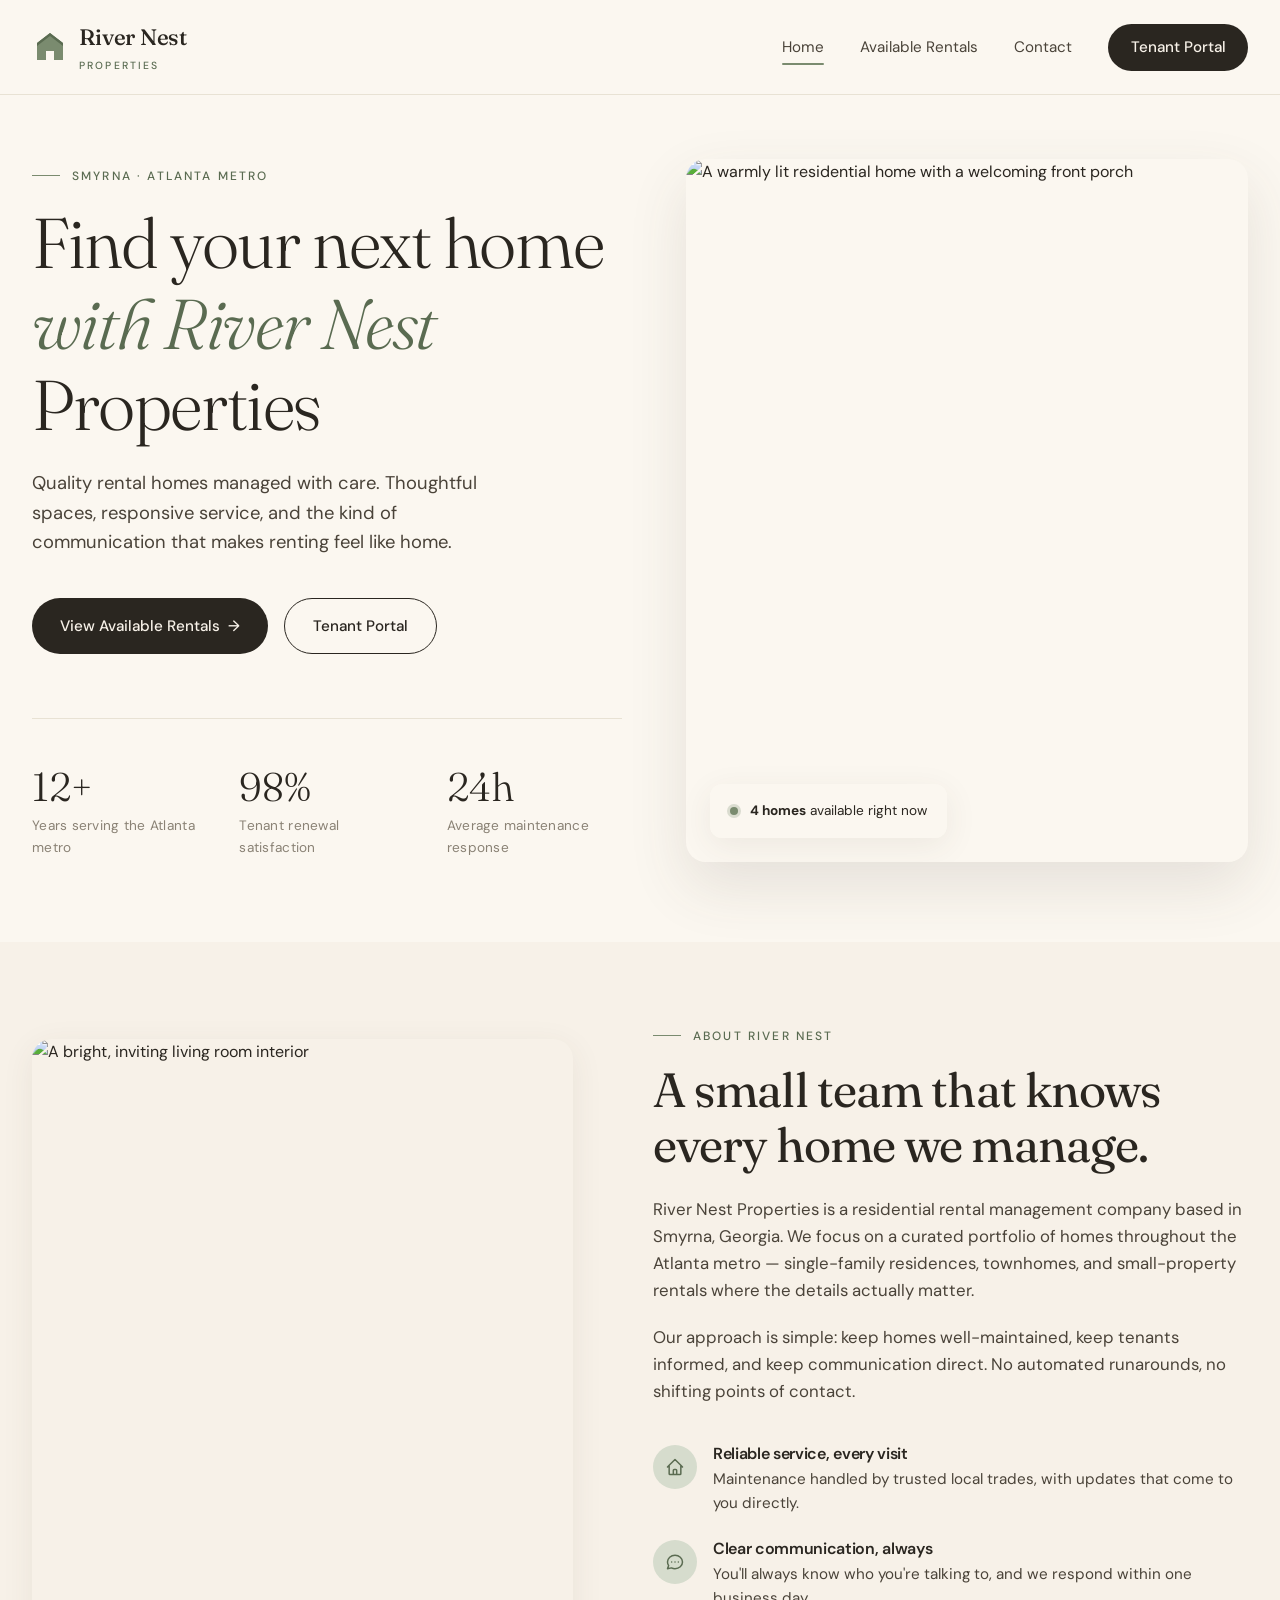
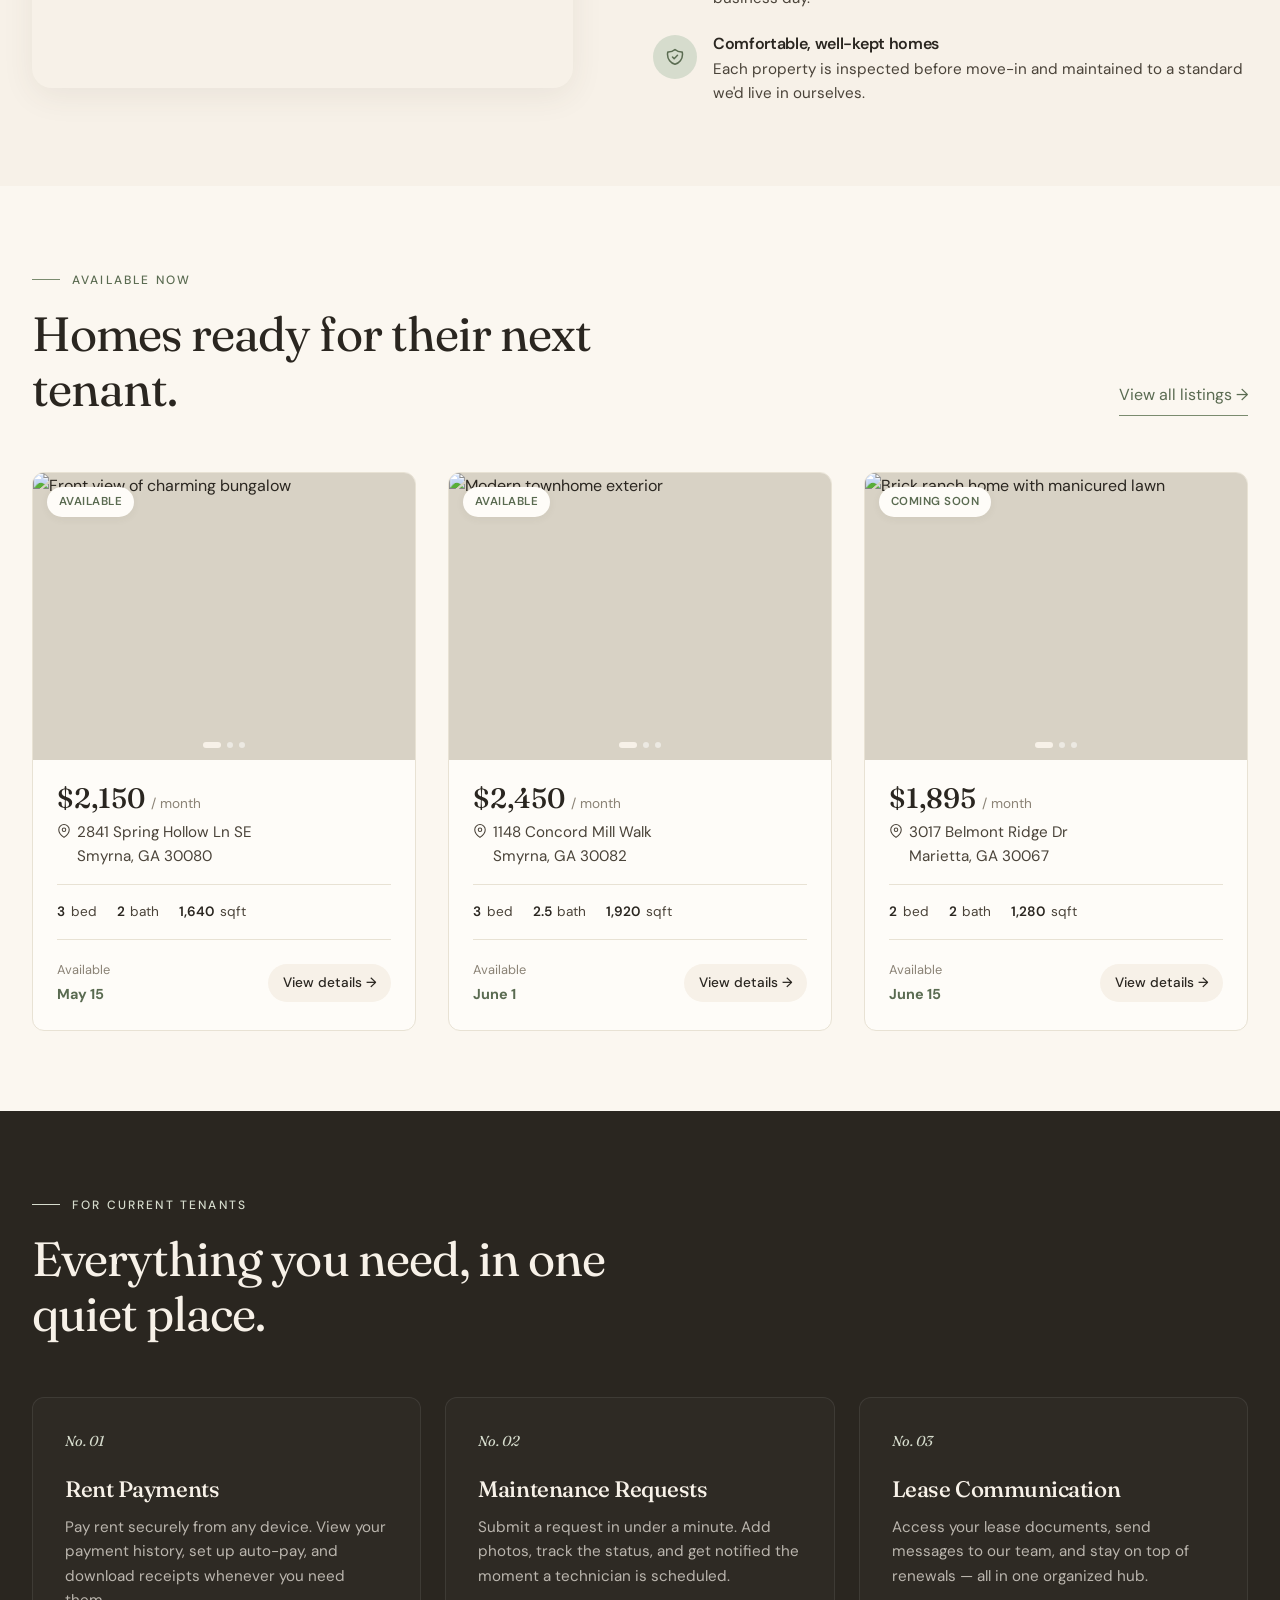
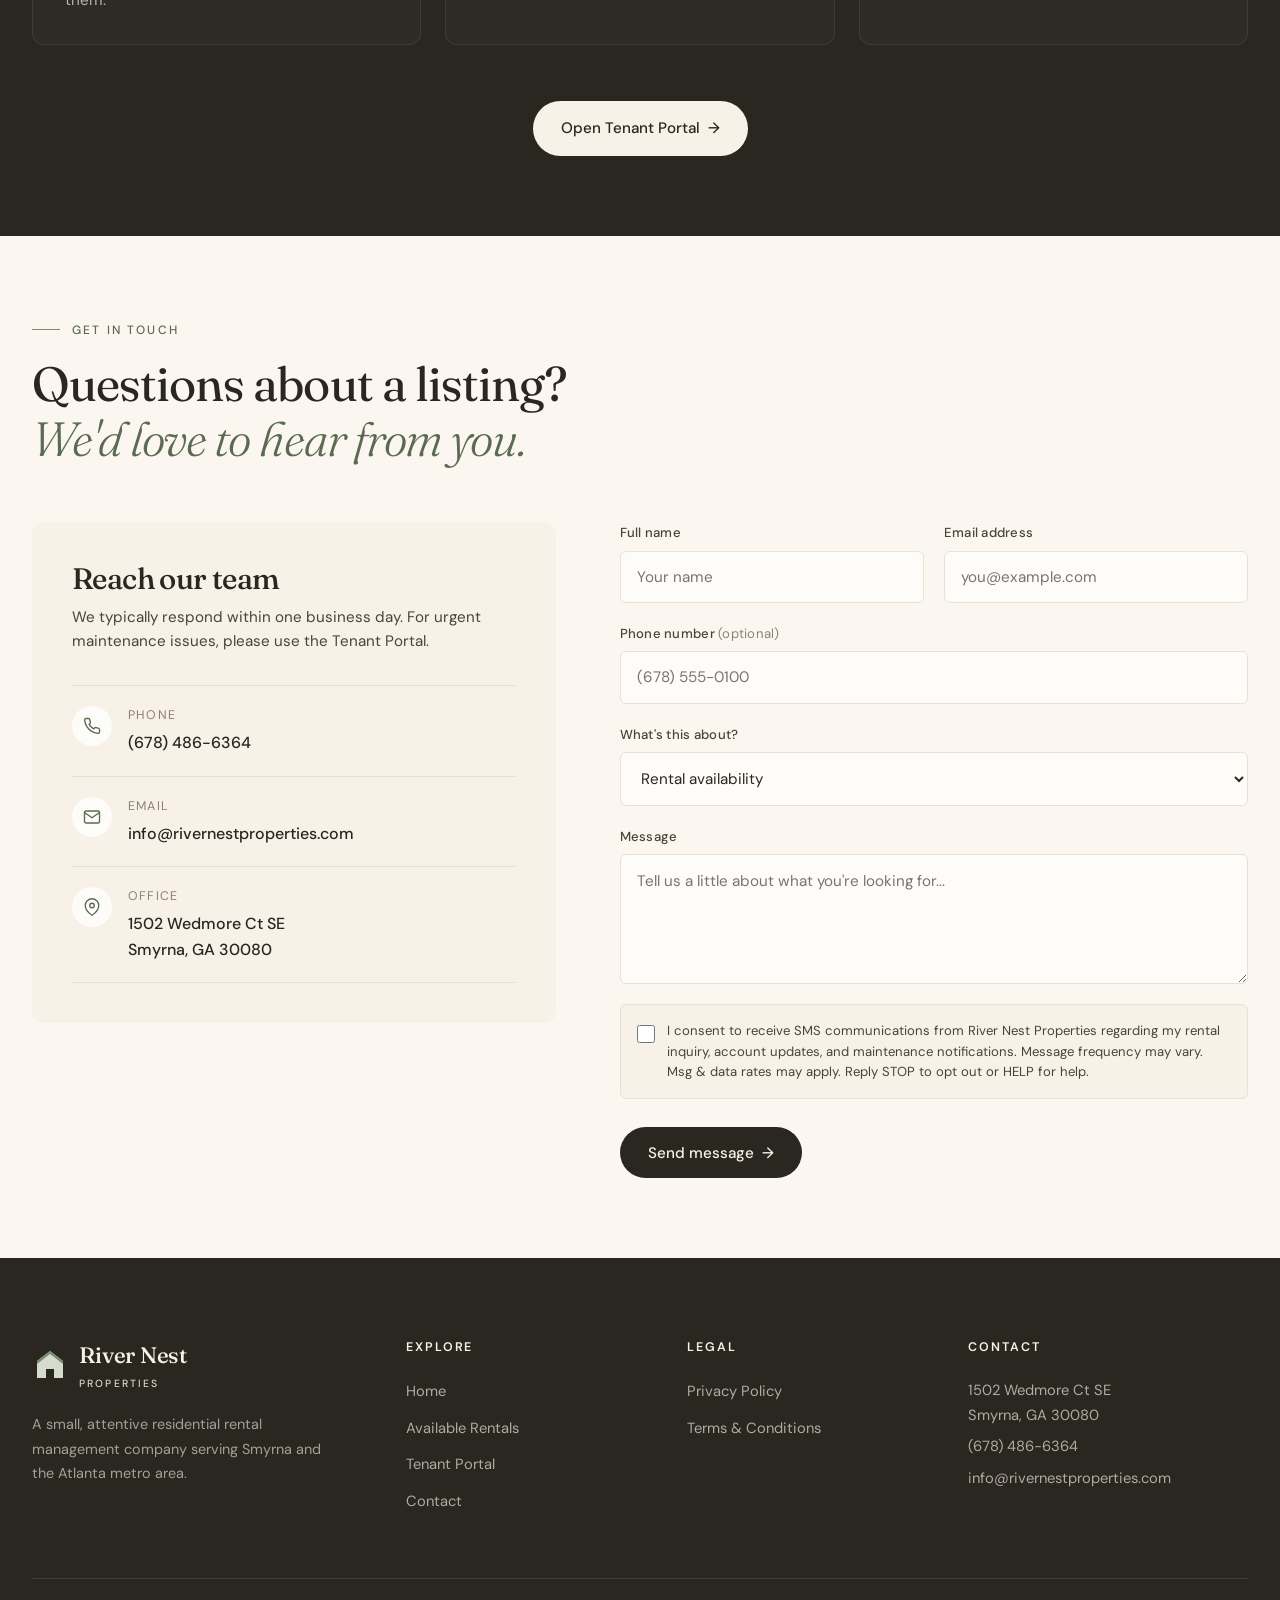
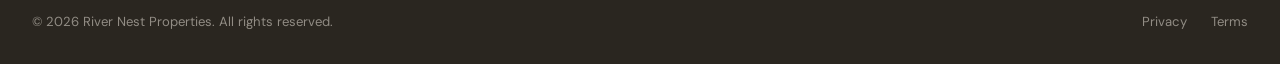
==== index.html @ 638a1fe6 "Add files via upload" ====
<!DOCTYPE html>
<html lang="en">
<head>
<meta charset="UTF-8" />
<meta name="viewport" content="width=device-width, initial-scale=1.0" />
<meta name="description" content="River Nest Properties manages quality residential rental homes in the Smyrna, Georgia area. Find your next home with reliable service and clear communication." />
<title>River Nest Properties — Quality Rental Homes in Smyrna, GA</title>
<link rel="preconnect" href="https://fonts.googleapis.com">
<link rel="preconnect" href="https://fonts.gstatic.com" crossorigin>
<link rel="stylesheet" href="styles.css">
<link rel="icon" href="data:image/svg+xml,%3Csvg xmlns='http://www.w3.org/2000/svg' viewBox='0 0 36 36'%3E%3Cpath fill='%237a8b6f' d='M18 4 L31 14 L31 31 L22 31 L22 22 L14 22 L14 31 L5 31 L5 14 Z'/%3E%3C/svg%3E">
</head>
<body>

<header class="site-header">
  <div class="header-inner">
    <a href="index.html" class="logo">
      <svg class="logo-mark" viewBox="0 0 36 36" fill="none" xmlns="http://www.w3.org/2000/svg">
        <path d="M18 4 L31 14 L31 31 L22 31 L22 22 L14 22 L14 31 L5 31 L5 14 Z" fill="#7a8b6f"/>
        <path d="M18 4 L31 14 L31 17 L18 7 L5 17 L5 14 Z" fill="#5a6b51"/>
      </svg>
      <span class="logo-text">River Nest<small>Properties</small></span>
    </a>
    <button class="menu-toggle" aria-label="Toggle menu">
      <span></span><span></span><span></span>
    </button>
    <nav class="nav">
      <a href="index.html" class="active">Home</a>
      <a href="rentals.html">Available Rentals</a>
      <a href="contact.html">Contact</a>
      <a href="portal.html" class="nav-portal">Tenant Portal</a>
    </nav>
  </div>
</header>

<main>

<!-- HERO -->
<section class="hero">
  <div class="container">
    <div class="hero-grid">
      <div class="hero-content">
        <span class="eyebrow">Smyrna · Atlanta Metro</span>
        <h1>Find your next home <em>with River Nest</em> Properties</h1>
        <p class="hero-sub">Quality rental homes managed with care. Thoughtful spaces, responsive service, and the kind of communication that makes renting feel like home.</p>
        <div class="hero-ctas">
          <a href="rentals.html" class="btn btn-primary">View Available Rentals <span class="arrow">→</span></a>
          <a href="portal.html" class="btn btn-secondary">Tenant Portal</a>
        </div>

        <div class="hero-stats">
          <div>
            <div class="stat-num">12+</div>
            <div class="stat-label">Years serving the Atlanta metro</div>
          </div>
          <div>
            <div class="stat-num">98%</div>
            <div class="stat-label">Tenant renewal satisfaction</div>
          </div>
          <div>
            <div class="stat-num">24h</div>
            <div class="stat-label">Average maintenance response</div>
          </div>
        </div>
      </div>

      <div class="hero-image">
        <img src="https://images.unsplash.com/photo-1568605114967-8130f3a36994?auto=format&fit=crop&w=900&q=80" alt="A warmly lit residential home with a welcoming front porch" loading="eager">
        <div class="hero-badge">
          <span class="hero-badge-dot"></span>
          <span><strong>4 homes</strong> available right now</span>
        </div>
      </div>
    </div>
  </div>
</section>

<!-- ABOUT -->
<section class="about">
  <div class="container">
    <div class="about-grid">
      <div class="about-image">
        <img src="https://images.unsplash.com/photo-1600585154340-be6161a56a0c?auto=format&fit=crop&w=700&q=80" alt="A bright, inviting living room interior" loading="lazy">
      </div>
      <div class="about-text">
        <span class="eyebrow">About River Nest</span>
        <h2>A small team that knows every home we manage.</h2>
        <p>River Nest Properties is a residential rental management company based in Smyrna, Georgia. We focus on a curated portfolio of homes throughout the Atlanta metro — single-family residences, townhomes, and small-property rentals where the details actually matter.</p>
        <p>Our approach is simple: keep homes well-maintained, keep tenants informed, and keep communication direct. No automated runarounds, no shifting points of contact.</p>

        <div class="values">
          <div class="value">
            <div class="value-icon">
              <svg width="20" height="20" viewBox="0 0 24 24" fill="none" stroke="currentColor" stroke-width="1.8" stroke-linecap="round" stroke-linejoin="round"><path d="M3 12l2-2m0 0l7-7 7 7M5 10v10a1 1 0 001 1h3m10-11l2 2m-2-2v10a1 1 0 01-1 1h-3m-6 0a1 1 0 001-1v-4a1 1 0 011-1h2a1 1 0 011 1v4a1 1 0 001 1m-6 0h6"/></svg>
            </div>
            <div class="value-text">
              <h4>Reliable service, every visit</h4>
              <p>Maintenance handled by trusted local trades, with updates that come to you directly.</p>
            </div>
          </div>
          <div class="value">
            <div class="value-icon">
              <svg width="20" height="20" viewBox="0 0 24 24" fill="none" stroke="currentColor" stroke-width="1.8" stroke-linecap="round" stroke-linejoin="round"><path d="M8 12h.01M12 12h.01M16 12h.01M21 12c0 4.418-4.03 8-9 8a9.863 9.863 0 01-4.255-.949L3 20l1.395-3.72C3.512 15.042 3 13.574 3 12c0-4.418 4.03-8 9-8s9 3.582 9 8z"/></svg>
            </div>
            <div class="value-text">
              <h4>Clear communication, always</h4>
              <p>You'll always know who you're talking to, and we respond within one business day.</p>
            </div>
          </div>
          <div class="value">
            <div class="value-icon">
              <svg width="20" height="20" viewBox="0 0 24 24" fill="none" stroke="currentColor" stroke-width="1.8" stroke-linecap="round" stroke-linejoin="round"><path d="M9 12l2 2 4-4m5.618-4.016A11.955 11.955 0 0112 2.944a11.955 11.955 0 01-8.618 3.04A12.02 12.02 0 003 9c0 5.591 3.824 10.29 9 11.622 5.176-1.332 9-6.03 9-11.622 0-1.042-.133-2.052-.382-3.016z"/></svg>
            </div>
            <div class="value-text">
              <h4>Comfortable, well-kept homes</h4>
              <p>Each property is inspected before move-in and maintained to a standard we'd live in ourselves.</p>
            </div>
          </div>
        </div>
      </div>
    </div>
  </div>
</section>

<!-- RENTAL LISTINGS PREVIEW -->
<section id="rentals">
  <div class="container">
    <div class="section-head">
      <div>
        <span class="eyebrow">Available Now</span>
        <h2>Homes ready for their next tenant.</h2>
      </div>
      <a href="rentals.html" class="btn-ghost">View all listings →</a>
    </div>

    <div class="listings-grid">

      <!-- Listing 1 -->
      <article class="listing-card">
        <div class="carousel">
          <span class="listing-status">Available</span>
          <div class="carousel-track">
            <div class="carousel-slide"><img src="https://images.unsplash.com/photo-1564013799919-ab600027ffc6?auto=format&fit=crop&w=700&q=80" alt="Front view of charming bungalow" loading="lazy"></div>
            <div class="carousel-slide"><img src="https://images.unsplash.com/photo-1505691938895-1758d7feb511?auto=format&fit=crop&w=700&q=80" alt="Bright kitchen interior" loading="lazy"></div>
            <div class="carousel-slide"><img src="https://images.unsplash.com/photo-1522708323590-d24dbb6b0267?auto=format&fit=crop&w=700&q=80" alt="Cozy living room" loading="lazy"></div>
          </div>
          <button class="carousel-arrow prev" aria-label="Previous photo">
            <svg width="14" height="14" viewBox="0 0 24 24" fill="none" stroke="currentColor" stroke-width="2.5"><path d="M15 18l-6-6 6-6"/></svg>
          </button>
          <button class="carousel-arrow next" aria-label="Next photo">
            <svg width="14" height="14" viewBox="0 0 24 24" fill="none" stroke="currentColor" stroke-width="2.5"><path d="M9 18l6-6-6-6"/></svg>
          </button>
          <div class="carousel-dots">
            <span class="carousel-dot active"></span>
            <span class="carousel-dot"></span>
            <span class="carousel-dot"></span>
          </div>
        </div>
        <div class="listing-body">
          <div class="listing-price">$2,150 <small>/ month</small></div>
          <div class="listing-address">
            <svg width="14" height="14" viewBox="0 0 24 24" fill="none" stroke="currentColor" stroke-width="1.8" style="margin-top:4px;flex-shrink:0"><path d="M21 10c0 7-9 13-9 13s-9-6-9-13a9 9 0 0118 0z"/><circle cx="12" cy="10" r="3"/></svg>
            <span>2841 Spring Hollow Ln SE<br>Smyrna, GA 30080</span>
          </div>
          <div class="listing-meta">
            <span><strong>3</strong> bed</span>
            <span><strong>2</strong> bath</span>
            <span><strong>1,640</strong> sqft</span>
          </div>
          <div class="listing-foot">
            <div class="listing-available">
              Available
              <strong>May 15</strong>
            </div>
            <a href="rentals.html" class="view-details">View details →</a>
          </div>
        </div>
      </article>

      <!-- Listing 2 -->
      <article class="listing-card">
        <div class="carousel">
          <span class="listing-status">Available</span>
          <div class="carousel-track">
            <div class="carousel-slide"><img src="https://images.unsplash.com/photo-1600585154526-990dced4db0d?auto=format&fit=crop&w=700&q=80" alt="Modern townhome exterior" loading="lazy"></div>
            <div class="carousel-slide"><img src="https://images.unsplash.com/photo-1600121848594-d8644e57abab?auto=format&fit=crop&w=700&q=80" alt="Open concept dining area" loading="lazy"></div>
            <div class="carousel-slide"><img src="https://images.unsplash.com/photo-1600210492486-724fe5c67fb0?auto=format&fit=crop&w=700&q=80" alt="Master bedroom" loading="lazy"></div>
          </div>
          <button class="carousel-arrow prev" aria-label="Previous photo">
            <svg width="14" height="14" viewBox="0 0 24 24" fill="none" stroke="currentColor" stroke-width="2.5"><path d="M15 18l-6-6 6-6"/></svg>
          </button>
          <button class="carousel-arrow next" aria-label="Next photo">
            <svg width="14" height="14" viewBox="0 0 24 24" fill="none" stroke="currentColor" stroke-width="2.5"><path d="M9 18l6-6-6-6"/></svg>
          </button>
          <div class="carousel-dots">
            <span class="carousel-dot active"></span>
            <span class="carousel-dot"></span>
            <span class="carousel-dot"></span>
          </div>
        </div>
        <div class="listing-body">
          <div class="listing-price">$2,450 <small>/ month</small></div>
          <div class="listing-address">
            <svg width="14" height="14" viewBox="0 0 24 24" fill="none" stroke="currentColor" stroke-width="1.8" style="margin-top:4px;flex-shrink:0"><path d="M21 10c0 7-9 13-9 13s-9-6-9-13a9 9 0 0118 0z"/><circle cx="12" cy="10" r="3"/></svg>
            <span>1148 Concord Mill Walk<br>Smyrna, GA 30082</span>
          </div>
          <div class="listing-meta">
            <span><strong>3</strong> bed</span>
            <span><strong>2.5</strong> bath</span>
            <span><strong>1,920</strong> sqft</span>
          </div>
          <div class="listing-foot">
            <div class="listing-available">
              Available
              <strong>June 1</strong>
            </div>
            <a href="rentals.html" class="view-details">View details →</a>
          </div>
        </div>
      </article>

      <!-- Listing 3 -->
      <article class="listing-card">
        <div class="carousel">
          <span class="listing-status">Coming Soon</span>
          <div class="carousel-track">
            <div class="carousel-slide"><img src="https://images.unsplash.com/photo-1570129477492-45c003edd2be?auto=format&fit=crop&w=700&q=80" alt="Brick ranch home with manicured lawn" loading="lazy"></div>
            <div class="carousel-slide"><img src="https://images.unsplash.com/photo-1600596542815-ffad4c1539a9?auto=format&fit=crop&w=700&q=80" alt="Renovated bathroom" loading="lazy"></div>
            <div class="carousel-slide"><img src="https://images.unsplash.com/photo-1600607687939-ce8a6c25118c?auto=format&fit=crop&w=700&q=80" alt="Backyard patio" loading="lazy"></div>
          </div>
          <button class="carousel-arrow prev" aria-label="Previous photo">
            <svg width="14" height="14" viewBox="0 0 24 24" fill="none" stroke="currentColor" stroke-width="2.5"><path d="M15 18l-6-6 6-6"/></svg>
          </button>
          <button class="carousel-arrow next" aria-label="Next photo">
            <svg width="14" height="14" viewBox="0 0 24 24" fill="none" stroke="currentColor" stroke-width="2.5"><path d="M9 18l6-6-6-6"/></svg>
          </button>
          <div class="carousel-dots">
            <span class="carousel-dot active"></span>
            <span class="carousel-dot"></span>
            <span class="carousel-dot"></span>
          </div>
        </div>
        <div class="listing-body">
          <div class="listing-price">$1,895 <small>/ month</small></div>
          <div class="listing-address">
            <svg width="14" height="14" viewBox="0 0 24 24" fill="none" stroke="currentColor" stroke-width="1.8" style="margin-top:4px;flex-shrink:0"><path d="M21 10c0 7-9 13-9 13s-9-6-9-13a9 9 0 0118 0z"/><circle cx="12" cy="10" r="3"/></svg>
            <span>3017 Belmont Ridge Dr<br>Marietta, GA 30067</span>
          </div>
          <div class="listing-meta">
            <span><strong>2</strong> bed</span>
            <span><strong>2</strong> bath</span>
            <span><strong>1,280</strong> sqft</span>
          </div>
          <div class="listing-foot">
            <div class="listing-available">
              Available
              <strong>June 15</strong>
            </div>
            <a href="rentals.html" class="view-details">View details →</a>
          </div>
        </div>
      </article>

    </div>
  </div>
</section>

<!-- TENANT SERVICES -->
<section class="services">
  <div class="container">
    <div class="section-head">
      <div>
        <span class="eyebrow">For Current Tenants</span>
        <h2>Everything you need, in one quiet place.</h2>
      </div>
    </div>

    <div class="services-grid">
      <div class="service-card">
        <div class="service-num">No. 01</div>
        <h3>Rent Payments</h3>
        <p>Pay rent securely from any device. View your payment history, set up auto-pay, and download receipts whenever you need them.</p>
      </div>
      <div class="service-card">
        <div class="service-num">No. 02</div>
        <h3>Maintenance Requests</h3>
        <p>Submit a request in under a minute. Add photos, track the status, and get notified the moment a technician is scheduled.</p>
      </div>
      <div class="service-card">
        <div class="service-num">No. 03</div>
        <h3>Lease Communication</h3>
        <p>Access your lease documents, send messages to our team, and stay on top of renewals — all in one organized hub.</p>
      </div>
    </div>

    <div class="services-cta">
      <a href="portal.html" class="btn btn-primary">Open Tenant Portal <span class="arrow">→</span></a>
    </div>
  </div>
</section>

<!-- CONTACT -->
<section id="contact">
  <div class="container">
    <div class="section-head">
      <div>
        <span class="eyebrow">Get in touch</span>
        <h2>Questions about a listing? <em style="font-style:italic;color:var(--sage-deep);font-weight:300">We'd love to hear from you.</em></h2>
      </div>
    </div>

    <div class="contact-grid">
      <div class="contact-info-card">
        <h3>Reach our team</h3>
        <p>We typically respond within one business day. For urgent maintenance issues, please use the Tenant Portal.</p>

        <div class="contact-method">
          <div class="contact-icon">
            <svg width="18" height="18" viewBox="0 0 24 24" fill="none" stroke="currentColor" stroke-width="1.8" stroke-linecap="round" stroke-linejoin="round"><path d="M22 16.92v3a2 2 0 01-2.18 2 19.79 19.79 0 01-8.63-3.07 19.5 19.5 0 01-6-6 19.79 19.79 0 01-3.07-8.67A2 2 0 014.11 2h3a2 2 0 012 1.72 12.84 12.84 0 00.7 2.81 2 2 0 01-.45 2.11L8.09 9.91a16 16 0 006 6l1.27-1.27a2 2 0 012.11-.45 12.84 12.84 0 002.81.7A2 2 0 0122 16.92z"/></svg>
          </div>
          <div>
            <div class="contact-method-label">Phone</div>
            <div class="contact-method-value"><a href="tel:+16784866364">(678) 486-6364</a></div>
          </div>
        </div>

        <div class="contact-method">
          <div class="contact-icon">
            <svg width="18" height="18" viewBox="0 0 24 24" fill="none" stroke="currentColor" stroke-width="1.8" stroke-linecap="round" stroke-linejoin="round"><path d="M4 4h16c1.1 0 2 .9 2 2v12c0 1.1-.9 2-2 2H4c-1.1 0-2-.9-2-2V6c0-1.1.9-2 2-2z"/><polyline points="22,6 12,13 2,6"/></svg>
          </div>
          <div>
            <div class="contact-method-label">Email</div>
            <div class="contact-method-value"><a href="mailto:info@rivernestproperties.com">info@rivernestproperties.com</a></div>
          </div>
        </div>

        <div class="contact-method">
          <div class="contact-icon">
            <svg width="18" height="18" viewBox="0 0 24 24" fill="none" stroke="currentColor" stroke-width="1.8" stroke-linecap="round" stroke-linejoin="round"><path d="M21 10c0 7-9 13-9 13s-9-6-9-13a9 9 0 0118 0z"/><circle cx="12" cy="10" r="3"/></svg>
          </div>
          <div>
            <div class="contact-method-label">Office</div>
            <div class="contact-method-value">1502 Wedmore Ct SE<br>Smyrna, GA 30080</div>
          </div>
        </div>
      </div>

      <form data-form>
        <div class="form-row">
          <div class="form-field">
            <label for="name">Full name</label>
            <input type="text" id="name" name="name" required placeholder="Your name">
          </div>
          <div class="form-field">
            <label for="email">Email address</label>
            <input type="email" id="email" name="email" required placeholder="you@example.com">
          </div>
        </div>
        <div class="form-field">
          <label for="phone">Phone number <span style="color:var(--stone);font-weight:400">(optional)</span></label>
          <input type="tel" id="phone" name="phone" placeholder="(678) 555-0100">
        </div>
        <div class="form-field">
          <label for="subject">What's this about?</label>
          <select id="subject" name="subject">
            <option>Rental availability</option>
            <option>Application question</option>
            <option>Current tenant — general</option>
            <option>Other</option>
          </select>
        </div>
        <div class="form-field">
          <label for="message">Message</label>
          <textarea id="message" name="message" required placeholder="Tell us a little about what you're looking for..."></textarea>
        </div>
        <div class="consent-row">
          <input type="checkbox" id="sms_consent" name="sms_consent">
          <label for="sms_consent">I consent to receive SMS communications from River Nest Properties regarding my rental inquiry, account updates, and maintenance notifications. Message frequency may vary. Msg &amp; data rates may apply. Reply STOP to opt out or HELP for help.</label>
        </div>
        <button type="submit" class="btn btn-primary form-submit">Send message <span class="arrow">→</span></button>
      </form>
    </div>
  </div>
</section>

</main>

<footer class="site-footer">
  <div class="container">
    <div class="footer-grid">
      <div class="footer-brand">
        <a href="index.html" class="logo">
          <svg class="logo-mark" viewBox="0 0 36 36" fill="none">
            <path d="M18 4 L31 14 L31 31 L22 31 L22 22 L14 22 L14 31 L5 31 L5 14 Z" fill="#d6dccd"/>
            <path d="M18 4 L31 14 L31 17 L18 7 L5 17 L5 14 Z" fill="#7a8b6f"/>
          </svg>
          <span class="logo-text">River Nest<small>Properties</small></span>
        </a>
        <p>A small, attentive residential rental management company serving Smyrna and the Atlanta metro area.</p>
      </div>

      <div class="footer-col">
        <h5>Explore</h5>
        <ul>
          <li><a href="index.html">Home</a></li>
          <li><a href="rentals.html">Available Rentals</a></li>
          <li><a href="portal.html">Tenant Portal</a></li>
          <li><a href="contact.html">Contact</a></li>
        </ul>
      </div>

      <div class="footer-col">
        <h5>Legal</h5>
        <ul>
          <li><a href="privacy.html">Privacy Policy</a></li>
          <li><a href="terms.html">Terms &amp; Conditions</a></li>
        </ul>
      </div>

      <div class="footer-col">
        <h5>Contact</h5>
        <address>
          1502 Wedmore Ct SE<br>
          Smyrna, GA 30080
          <a href="tel:+16784866364">(678) 486-6364</a>
          <a href="mailto:info@rivernestproperties.com">info@rivernestproperties.com</a>
        </address>
      </div>
    </div>

    <div class="footer-bottom">
      <div>© 2026 River Nest Properties. All rights reserved.</div>
      <div class="footer-bottom-links">
        <a href="privacy.html">Privacy</a>
        <a href="terms.html">Terms</a>
      </div>
    </div>
  </div>
</footer>

<script src="script.js"></script>
</body>
</html>
---- styles.css ----
/* ============================================
   RIVER NEST PROPERTIES — Stylesheet
   Warm residential editorial aesthetic
   ============================================ */

@import url('https://fonts.googleapis.com/css2?family=Fraunces:ital,opsz,wght@0,9..144,300;0,9..144,400;0,9..144,500;0,9..144,600;1,9..144,400&family=DM+Sans:wght@300;400;500;600&display=swap');

:root {
  /* Warm residential palette */
  --cream: #f7f1e8;
  --ivory: #fbf7f0;
  --paper: #fefcf8;
  --warm-white: #ffffff;
  --sage: #7a8b6f;
  --sage-deep: #5a6b51;
  --sage-soft: #d6dccd;
  --clay: #b87a5a;
  --clay-soft: #e8d3c3;
  --terracotta: #c66a4f;
  --ink: #2a2620;
  --ink-soft: #4a4339;
  --stone: #8a8275;
  --stone-light: #d8d2c5;
  --line: #e8e2d4;

  /* Typography */
  --font-display: 'Fraunces', 'Georgia', serif;
  --font-body: 'DM Sans', -apple-system, sans-serif;

  /* Layout */
  --max-width: 1280px;
  --content-width: 1100px;
  --radius-sm: 6px;
  --radius: 12px;
  --radius-lg: 20px;
  --shadow-sm: 0 2px 8px rgba(74, 67, 57, 0.06);
  --shadow: 0 8px 32px rgba(74, 67, 57, 0.08);
  --shadow-lg: 0 24px 60px rgba(74, 67, 57, 0.12);
}

* { box-sizing: border-box; margin: 0; padding: 0; }

html { scroll-behavior: smooth; }

body {
  font-family: var(--font-body);
  font-size: 16px;
  line-height: 1.6;
  color: var(--ink);
  background: var(--ivory);
  -webkit-font-smoothing: antialiased;
  -moz-osx-font-smoothing: grayscale;
}

img { max-width: 100%; display: block; }

a { color: inherit; text-decoration: none; }

button { font-family: inherit; cursor: pointer; border: none; background: none; }

/* ============================================
   TYPOGRAPHY
   ============================================ */
h1, h2, h3, h4 {
  font-family: var(--font-display);
  font-weight: 400;
  line-height: 1.15;
  letter-spacing: -0.02em;
  color: var(--ink);
}

h1 { font-size: clamp(2.5rem, 5.5vw, 4.5rem); font-weight: 300; }
h2 { font-size: clamp(2rem, 4vw, 3rem); font-weight: 400; }
h3 { font-size: clamp(1.4rem, 2.5vw, 1.85rem); font-weight: 500; }
h4 { font-size: 1.15rem; font-weight: 500; }

p { color: var(--ink-soft); }

.eyebrow {
  font-family: var(--font-body);
  font-size: 0.75rem;
  font-weight: 500;
  text-transform: uppercase;
  letter-spacing: 0.18em;
  color: var(--sage-deep);
  margin-bottom: 1rem;
  display: inline-block;
}

.eyebrow::before {
  content: "";
  display: inline-block;
  width: 28px;
  height: 1px;
  background: var(--sage);
  vertical-align: middle;
  margin-right: 12px;
  margin-bottom: 3px;
}

/* ============================================
   LAYOUT
   ============================================ */
.container {
  max-width: var(--max-width);
  margin: 0 auto;
  padding: 0 2rem;
}

.container-narrow {
  max-width: 800px;
  margin: 0 auto;
  padding: 0 2rem;
}

section { padding: 5rem 0; }

/* ============================================
   HEADER
   ============================================ */
.site-header {
  position: sticky;
  top: 0;
  z-index: 100;
  background: rgba(251, 247, 240, 0.85);
  backdrop-filter: blur(16px);
  -webkit-backdrop-filter: blur(16px);
  border-bottom: 1px solid var(--line);
}

.header-inner {
  display: flex;
  align-items: center;
  justify-content: space-between;
  padding: 1.25rem 2rem;
  max-width: var(--max-width);
  margin: 0 auto;
}

.logo {
  display: flex;
  align-items: center;
  gap: 0.7rem;
  font-family: var(--font-display);
  font-size: 1.4rem;
  font-weight: 500;
  letter-spacing: -0.01em;
  color: var(--ink);
}

.logo-mark {
  width: 36px;
  height: 36px;
  flex-shrink: 0;
}

.logo-text small {
  display: block;
  font-family: var(--font-body);
  font-size: 0.65rem;
  font-weight: 500;
  letter-spacing: 0.2em;
  text-transform: uppercase;
  color: var(--sage-deep);
  margin-top: 2px;
}

.nav {
  display: flex;
  align-items: center;
  gap: 2.25rem;
}

.nav a {
  font-size: 0.95rem;
  font-weight: 400;
  color: var(--ink-soft);
  position: relative;
  transition: color 0.2s ease;
}

.nav a:hover { color: var(--ink); }

.nav a.active::after {
  content: "";
  position: absolute;
  bottom: -6px;
  left: 0;
  right: 0;
  height: 2px;
  background: var(--sage);
  border-radius: 2px;
}

.nav-portal {
  background: var(--ink);
  color: var(--cream) !important;
  padding: 0.7rem 1.4rem;
  border-radius: 999px;
  font-weight: 500 !important;
  transition: all 0.25s ease;
}

.nav-portal:hover {
  background: var(--sage-deep);
  transform: translateY(-1px);
}

.menu-toggle {
  display: none;
  width: 44px;
  height: 44px;
  position: relative;
}

.menu-toggle span {
  position: absolute;
  left: 10px;
  right: 10px;
  height: 1.5px;
  background: var(--ink);
  transition: 0.3s ease;
}

.menu-toggle span:nth-child(1) { top: 16px; }
.menu-toggle span:nth-child(2) { top: 22px; }
.menu-toggle span:nth-child(3) { top: 28px; }

/* ============================================
   BUTTONS
   ============================================ */
.btn {
  display: inline-flex;
  align-items: center;
  gap: 0.5rem;
  padding: 0.95rem 1.75rem;
  font-size: 0.95rem;
  font-weight: 500;
  border-radius: 999px;
  transition: all 0.25s ease;
  cursor: pointer;
  font-family: var(--font-body);
}

.btn-primary {
  background: var(--ink);
  color: var(--cream);
}

.btn-primary:hover {
  background: var(--sage-deep);
  transform: translateY(-2px);
  box-shadow: var(--shadow);
}

.btn-secondary {
  background: transparent;
  color: var(--ink);
  border: 1px solid var(--ink);
}

.btn-secondary:hover {
  background: var(--ink);
  color: var(--cream);
  transform: translateY(-2px);
}

.btn-ghost {
  background: transparent;
  color: var(--sage-deep);
  padding: 0.5rem 0;
  border-bottom: 1px solid var(--sage);
  border-radius: 0;
}

.btn-ghost:hover { color: var(--ink); }

.btn .arrow {
  transition: transform 0.25s ease;
}

.btn:hover .arrow { transform: translateX(4px); }

/* ============================================
   HERO
   ============================================ */
.hero {
  padding: 4rem 0 5rem;
  position: relative;
  overflow: hidden;
}

.hero-grid {
  display: grid;
  grid-template-columns: 1.05fr 1fr;
  gap: 4rem;
  align-items: center;
}

.hero-content { position: relative; z-index: 2; }

.hero h1 {
  margin-bottom: 1.5rem;
}

.hero h1 em {
  font-style: italic;
  font-weight: 300;
  color: var(--sage-deep);
}

.hero-sub {
  font-size: 1.15rem;
  color: var(--ink-soft);
  max-width: 460px;
  margin-bottom: 2.5rem;
  line-height: 1.6;
}

.hero-ctas {
  display: flex;
  gap: 1rem;
  flex-wrap: wrap;
}

.hero-image {
  position: relative;
  border-radius: var(--radius-lg);
  overflow: hidden;
  aspect-ratio: 4/5;
  box-shadow: var(--shadow-lg);
}

.hero-image img {
  width: 100%;
  height: 100%;
  object-fit: cover;
}

.hero-badge {
  position: absolute;
  bottom: 1.5rem;
  left: 1.5rem;
  background: rgba(251, 247, 240, 0.95);
  backdrop-filter: blur(10px);
  padding: 1rem 1.25rem;
  border-radius: var(--radius);
  display: flex;
  align-items: center;
  gap: 0.75rem;
  font-size: 0.85rem;
  box-shadow: var(--shadow);
}

.hero-badge-dot {
  width: 8px;
  height: 8px;
  border-radius: 50%;
  background: var(--sage);
  box-shadow: 0 0 0 3px rgba(122, 139, 111, 0.25);
  animation: pulse 2s infinite;
}

@keyframes pulse {
  0%, 100% { box-shadow: 0 0 0 3px rgba(122, 139, 111, 0.25); }
  50% { box-shadow: 0 0 0 6px rgba(122, 139, 111, 0.1); }
}

.hero-stats {
  display: grid;
  grid-template-columns: repeat(3, 1fr);
  gap: 2rem;
  margin-top: 4rem;
  padding-top: 3rem;
  border-top: 1px solid var(--line);
}

.stat-num {
  font-family: var(--font-display);
  font-size: 2.5rem;
  font-weight: 300;
  color: var(--ink);
  line-height: 1;
}

.stat-label {
  font-size: 0.85rem;
  color: var(--stone);
  margin-top: 0.5rem;
  letter-spacing: 0.02em;
}

/* ============================================
   ABOUT / TRUST
   ============================================ */
.about {
  background: var(--cream);
  position: relative;
}

.about-grid {
  display: grid;
  grid-template-columns: 1fr 1.1fr;
  gap: 5rem;
  align-items: center;
}

.about-image {
  border-radius: var(--radius-lg);
  overflow: hidden;
  aspect-ratio: 5/6;
  box-shadow: var(--shadow);
}

.about-image img {
  width: 100%;
  height: 100%;
  object-fit: cover;
}

.about-text h2 { margin-bottom: 1.5rem; }
.about-text p { font-size: 1.05rem; margin-bottom: 1.25rem; }

.values {
  display: grid;
  gap: 1.5rem;
  margin-top: 2.5rem;
}

.value {
  display: flex;
  gap: 1rem;
  align-items: flex-start;
}

.value-icon {
  flex-shrink: 0;
  width: 44px;
  height: 44px;
  background: var(--sage-soft);
  border-radius: 50%;
  display: flex;
  align-items: center;
  justify-content: center;
  color: var(--sage-deep);
}

.value-text h4 { margin-bottom: 0.25rem; font-family: var(--font-body); font-weight: 600; font-size: 1rem; }
.value-text p { font-size: 0.95rem; margin: 0; }

/* ============================================
   SECTION HEADERS
   ============================================ */
.section-head {
  display: flex;
  justify-content: space-between;
  align-items: flex-end;
  margin-bottom: 3.5rem;
  flex-wrap: wrap;
  gap: 2rem;
}

.section-head h2 { max-width: 600px; }

/* ============================================
   LISTINGS GRID
   ============================================ */
.listings-grid {
  display: grid;
  grid-template-columns: repeat(auto-fill, minmax(340px, 1fr));
  gap: 2rem;
}

.listing-card {
  background: var(--paper);
  border-radius: var(--radius);
  overflow: hidden;
  border: 1px solid var(--line);
  transition: all 0.3s ease;
  display: flex;
  flex-direction: column;
}

.listing-card:hover {
  transform: translateY(-4px);
  box-shadow: var(--shadow);
  border-color: var(--sage-soft);
}

.carousel {
  position: relative;
  aspect-ratio: 4/3;
  overflow: hidden;
  background: var(--stone-light);
}

.carousel-track {
  display: flex;
  width: 100%;
  height: 100%;
  transition: transform 0.5s cubic-bezier(0.4, 0, 0.2, 1);
}

.carousel-slide {
  flex: 0 0 100%;
  width: 100%;
  height: 100%;
}

.carousel-slide img {
  width: 100%;
  height: 100%;
  object-fit: cover;
}

.carousel-arrow {
  position: absolute;
  top: 50%;
  transform: translateY(-50%);
  width: 38px;
  height: 38px;
  background: rgba(251, 247, 240, 0.92);
  border-radius: 50%;
  display: flex;
  align-items: center;
  justify-content: center;
  color: var(--ink);
  transition: all 0.2s ease;
  z-index: 2;
  opacity: 0;
}

.listing-card:hover .carousel-arrow { opacity: 1; }
.carousel-arrow:hover { background: var(--cream); transform: translateY(-50%) scale(1.05); }
.carousel-arrow.prev { left: 12px; }
.carousel-arrow.next { right: 12px; }

.carousel-dots {
  position: absolute;
  bottom: 12px;
  left: 50%;
  transform: translateX(-50%);
  display: flex;
  gap: 6px;
  z-index: 2;
}

.carousel-dot {
  width: 6px;
  height: 6px;
  border-radius: 50%;
  background: rgba(255, 255, 255, 0.5);
  transition: all 0.2s ease;
  cursor: pointer;
}

.carousel-dot.active {
  background: var(--cream);
  width: 18px;
  border-radius: 3px;
}

.listing-status {
  position: absolute;
  top: 14px;
  left: 14px;
  background: var(--paper);
  color: var(--sage-deep);
  padding: 0.35rem 0.75rem;
  border-radius: 999px;
  font-size: 0.72rem;
  font-weight: 600;
  letter-spacing: 0.04em;
  text-transform: uppercase;
  z-index: 2;
  box-shadow: var(--shadow-sm);
}

.listing-body {
  padding: 1.5rem;
  display: flex;
  flex-direction: column;
  flex: 1;
}

.listing-price {
  font-family: var(--font-display);
  font-size: 1.75rem;
  font-weight: 500;
  color: var(--ink);
  line-height: 1;
}

.listing-price small {
  font-family: var(--font-body);
  font-size: 0.85rem;
  font-weight: 400;
  color: var(--stone);
}

.listing-address {
  margin-top: 0.5rem;
  font-size: 0.95rem;
  color: var(--ink-soft);
  display: flex;
  align-items: flex-start;
  gap: 0.4rem;
}

.listing-meta {
  display: flex;
  gap: 1.25rem;
  margin: 1rem 0 1.25rem;
  padding: 1rem 0;
  border-top: 1px solid var(--line);
  border-bottom: 1px solid var(--line);
  font-size: 0.85rem;
  color: var(--ink-soft);
}

.listing-meta span {
  display: flex;
  align-items: center;
  gap: 0.35rem;
}

.listing-meta strong {
  font-weight: 600;
  color: var(--ink);
}

.listing-foot {
  display: flex;
  justify-content: space-between;
  align-items: center;
  margin-top: auto;
}

.listing-available {
  font-size: 0.8rem;
  color: var(--stone);
}

.listing-available strong {
  display: block;
  color: var(--sage-deep);
  font-size: 0.9rem;
  margin-top: 2px;
}

.view-details {
  font-size: 0.85rem;
  font-weight: 500;
  color: var(--ink);
  display: inline-flex;
  align-items: center;
  gap: 0.35rem;
  padding: 0.5rem 0.9rem;
  background: var(--cream);
  border-radius: 999px;
  transition: all 0.2s ease;
}

.view-details:hover {
  background: var(--ink);
  color: var(--cream);
}

/* ============================================
   TENANT SERVICES
   ============================================ */
.services {
  background: var(--ink);
  color: var(--cream);
}

.services h2 { color: var(--cream); }
.services .eyebrow { color: var(--sage-soft); }
.services .eyebrow::before { background: var(--sage-soft); }

.services-grid {
  display: grid;
  grid-template-columns: repeat(3, 1fr);
  gap: 1.5rem;
  margin-top: 3rem;
}

.service-card {
  padding: 2rem;
  border: 1px solid rgba(255, 255, 255, 0.08);
  border-radius: var(--radius);
  background: rgba(255, 255, 255, 0.02);
  transition: all 0.3s ease;
}

.service-card:hover {
  background: rgba(255, 255, 255, 0.05);
  border-color: rgba(214, 220, 205, 0.2);
  transform: translateY(-3px);
}

.service-num {
  font-family: var(--font-display);
  font-size: 0.9rem;
  font-weight: 400;
  font-style: italic;
  color: var(--sage-soft);
  margin-bottom: 1.5rem;
}

.service-card h3 {
  color: var(--cream);
  margin-bottom: 0.75rem;
  font-size: 1.4rem;
}

.service-card p {
  color: rgba(247, 241, 232, 0.7);
  font-size: 0.95rem;
}

.services-cta {
  display: flex;
  justify-content: center;
  margin-top: 3.5rem;
}

.services-cta .btn {
  background: var(--cream);
  color: var(--ink);
}

.services-cta .btn:hover {
  background: var(--sage-soft);
  color: var(--ink);
}

/* ============================================
   CONTACT
   ============================================ */
.contact-grid {
  display: grid;
  grid-template-columns: 1fr 1.2fr;
  gap: 4rem;
  align-items: start;
}

.contact-info-card {
  background: var(--cream);
  padding: 2.5rem;
  border-radius: var(--radius);
}

.contact-info-card h3 {
  margin-bottom: 0.5rem;
}

.contact-info-card > p {
  margin-bottom: 2rem;
  font-size: 0.95rem;
}

.contact-method {
  display: flex;
  gap: 1rem;
  padding: 1.25rem 0;
  border-top: 1px solid rgba(74, 67, 57, 0.1);
}

.contact-method:last-child { border-bottom: 1px solid rgba(74, 67, 57, 0.1); }

.contact-icon {
  width: 40px;
  height: 40px;
  flex-shrink: 0;
  background: var(--paper);
  border-radius: 50%;
  display: flex;
  align-items: center;
  justify-content: center;
  color: var(--sage-deep);
}

.contact-method-label {
  font-size: 0.78rem;
  text-transform: uppercase;
  letter-spacing: 0.1em;
  color: var(--stone);
  margin-bottom: 0.25rem;
}

.contact-method-value {
  font-size: 1rem;
  color: var(--ink);
  font-weight: 500;
}

.contact-method-value a:hover { color: var(--sage-deep); }

/* ============================================
   FORMS
   ============================================ */
form { display: grid; gap: 1.25rem; }

.form-row {
  display: grid;
  grid-template-columns: 1fr 1fr;
  gap: 1.25rem;
}

.form-field { display: flex; flex-direction: column; gap: 0.45rem; }

.form-field label {
  font-size: 0.82rem;
  font-weight: 500;
  color: var(--ink-soft);
  letter-spacing: 0.02em;
}

.form-field input,
.form-field textarea,
.form-field select {
  padding: 0.95rem 1rem;
  border: 1px solid var(--line);
  background: var(--paper);
  border-radius: var(--radius-sm);
  font-family: inherit;
  font-size: 0.95rem;
  color: var(--ink);
  transition: all 0.2s ease;
}

.form-field input:focus,
.form-field textarea:focus,
.form-field select:focus {
  outline: none;
  border-color: var(--sage);
  background: var(--warm-white);
  box-shadow: 0 0 0 3px rgba(122, 139, 111, 0.1);
}

.form-field textarea {
  resize: vertical;
  min-height: 130px;
  font-family: inherit;
}

.consent-row {
  display: flex;
  gap: 0.75rem;
  align-items: flex-start;
  padding: 1rem;
  background: var(--cream);
  border-radius: var(--radius-sm);
  border: 1px solid var(--line);
}

.consent-row input[type="checkbox"] {
  margin-top: 4px;
  width: 18px;
  height: 18px;
  accent-color: var(--sage-deep);
  flex-shrink: 0;
  cursor: pointer;
}

.consent-row label {
  font-size: 0.82rem;
  line-height: 1.55;
  color: var(--ink-soft);
  cursor: pointer;
}

.form-submit {
  justify-self: start;
  margin-top: 0.5rem;
}

/* ============================================
   FOOTER
   ============================================ */
.site-footer {
  background: var(--ink);
  color: rgba(247, 241, 232, 0.75);
  padding: 5rem 0 2rem;
}

.footer-grid {
  display: grid;
  grid-template-columns: 1.4fr 1fr 1fr 1.2fr;
  gap: 3rem;
  margin-bottom: 4rem;
}

.footer-brand .logo { color: var(--cream); margin-bottom: 1.25rem; }
.footer-brand .logo-text small { color: var(--sage-soft); }

.footer-brand p {
  font-size: 0.9rem;
  color: rgba(247, 241, 232, 0.6);
  max-width: 300px;
  line-height: 1.7;
}

.footer-col h5 {
  font-family: var(--font-body);
  font-size: 0.78rem;
  font-weight: 600;
  text-transform: uppercase;
  letter-spacing: 0.15em;
  color: var(--cream);
  margin-bottom: 1.25rem;
}

.footer-col ul { list-style: none; display: grid; gap: 0.7rem; }

.footer-col a {
  font-size: 0.92rem;
  color: rgba(247, 241, 232, 0.65);
  transition: color 0.2s ease;
}

.footer-col a:hover { color: var(--cream); }

.footer-col address {
  font-style: normal;
  font-size: 0.92rem;
  line-height: 1.7;
  color: rgba(247, 241, 232, 0.65);
}

.footer-col address a { display: block; margin-top: 0.4rem; }

.footer-bottom {
  border-top: 1px solid rgba(247, 241, 232, 0.1);
  padding-top: 2rem;
  display: flex;
  justify-content: space-between;
  flex-wrap: wrap;
  gap: 1rem;
  font-size: 0.82rem;
  color: rgba(247, 241, 232, 0.5);
}

.footer-bottom-links { display: flex; gap: 1.5rem; }

/* ============================================
   PAGE HEADERS (subpages)
   ============================================ */
.page-header {
  padding: 4rem 0 3rem;
  background: var(--cream);
  border-bottom: 1px solid var(--line);
}

.page-header h1 {
  font-size: clamp(2.25rem, 4.5vw, 3.5rem);
  margin-bottom: 1rem;
}

.page-header p {
  font-size: 1.1rem;
  max-width: 600px;
}

.breadcrumb {
  font-size: 0.85rem;
  color: var(--stone);
  margin-bottom: 1.5rem;
}

.breadcrumb a:hover { color: var(--sage-deep); }

/* ============================================
   FILTER BAR (Rentals page)
   ============================================ */
.filter-bar {
  display: flex;
  flex-wrap: wrap;
  gap: 1rem;
  padding: 1.5rem 0 2rem;
  align-items: center;
  border-bottom: 1px solid var(--line);
  margin-bottom: 3rem;
}

.filter-count {
  font-size: 0.95rem;
  color: var(--ink-soft);
  margin-right: auto;
}

.filter-count strong {
  color: var(--ink);
  font-weight: 600;
}

.filter-chip {
  padding: 0.55rem 1.1rem;
  border: 1px solid var(--line);
  border-radius: 999px;
  font-size: 0.85rem;
  color: var(--ink-soft);
  background: var(--paper);
  cursor: pointer;
  transition: all 0.2s ease;
}

.filter-chip:hover { border-color: var(--sage); color: var(--ink); }

.filter-chip.active {
  background: var(--ink);
  color: var(--cream);
  border-color: var(--ink);
}

/* ============================================
   PORTAL PAGE
   ============================================ */
.portal-hero {
  display: grid;
  grid-template-columns: 1fr 1fr;
  gap: 4rem;
  align-items: center;
  padding: 5rem 0;
}

.portal-card {
  background: var(--paper);
  padding: 3rem;
  border-radius: var(--radius-lg);
  border: 1px solid var(--line);
  box-shadow: var(--shadow);
}

.portal-card h3 { margin-bottom: 1rem; }
.portal-card p { margin-bottom: 2rem; }

.portal-features {
  display: grid;
  gap: 1rem;
  margin-bottom: 2rem;
}

.portal-feature {
  display: flex;
  align-items: center;
  gap: 0.85rem;
  padding: 0.9rem 1.1rem;
  background: var(--cream);
  border-radius: var(--radius-sm);
}

.portal-feature-check {
  color: var(--sage-deep);
  flex-shrink: 0;
}

.portal-feature-text {
  font-size: 0.95rem;
  color: var(--ink);
}

.portal-feature-text strong { display: block; font-weight: 600; }
.portal-feature-text small { font-size: 0.82rem; color: var(--stone); }

.portal-help {
  text-align: center;
  margin-top: 1.5rem;
  font-size: 0.88rem;
  color: var(--stone);
}

.portal-help a { color: var(--sage-deep); border-bottom: 1px solid var(--sage-soft); }

/* ============================================
   POLICY / LEGAL PAGES
   ============================================ */
.legal-content {
  max-width: 780px;
  margin: 0 auto;
  padding: 4rem 2rem 6rem;
}

.legal-content h2 {
  font-size: 1.5rem;
  margin: 3rem 0 1rem;
  padding-top: 2rem;
  border-top: 1px solid var(--line);
}

.legal-content h2:first-of-type { border-top: none; padding-top: 0; }

.legal-content h3 {
  font-size: 1.15rem;
  font-family: var(--font-body);
  font-weight: 600;
  margin: 1.5rem 0 0.75rem;
}

.legal-content p,
.legal-content li {
  font-size: 0.98rem;
  line-height: 1.75;
  color: var(--ink-soft);
  margin-bottom: 1rem;
}

.legal-content ul {
  padding-left: 1.5rem;
  margin-bottom: 1rem;
}

.legal-content li { margin-bottom: 0.5rem; }

.legal-content strong { color: var(--ink); }

.last-updated {
  display: inline-block;
  padding: 0.5rem 1rem;
  background: var(--cream);
  border-radius: 999px;
  font-size: 0.82rem;
  color: var(--ink-soft);
  margin-bottom: 2rem;
}

.sample-msg {
  background: var(--cream);
  border-left: 3px solid var(--sage);
  padding: 1rem 1.25rem;
  margin: 0.75rem 0;
  border-radius: 0 var(--radius-sm) var(--radius-sm) 0;
  font-family: var(--font-body);
  font-size: 0.92rem;
  color: var(--ink);
  font-style: italic;
}

/* ============================================
   RESPONSIVE
   ============================================ */
@media (max-width: 968px) {
  section { padding: 4rem 0; }

  .hero { padding: 2rem 0 3rem; }
  .hero-grid { grid-template-columns: 1fr; gap: 2.5rem; }
  .hero-image { aspect-ratio: 5/4; max-height: 480px; }
  .hero-stats { gap: 1rem; margin-top: 3rem; padding-top: 2rem; }
  .stat-num { font-size: 1.85rem; }

  .about-grid { grid-template-columns: 1fr; gap: 2.5rem; }
  .about-image { aspect-ratio: 4/3; }

  .services-grid { grid-template-columns: 1fr; gap: 1rem; }

  .contact-grid { grid-template-columns: 1fr; gap: 2rem; }

  .portal-hero { grid-template-columns: 1fr; gap: 2.5rem; padding: 3rem 0; }
  .portal-card { padding: 2rem; }

  .footer-grid {
    grid-template-columns: 1fr 1fr;
    gap: 2.5rem;
    margin-bottom: 3rem;
  }

  .footer-brand { grid-column: 1 / -1; }
}

@media (max-width: 640px) {
  .container, .container-narrow { padding: 0 1.25rem; }

  .header-inner { padding: 1rem 1.25rem; }

  .nav {
    display: none;
    position: fixed;
    top: 70px;
    left: 0;
    right: 0;
    bottom: 0;
    flex-direction: column;
    align-items: stretch;
    justify-content: flex-start;
    background: var(--ivory);
    padding: 2rem 1.5rem;
    gap: 1.5rem;
    border-top: 1px solid var(--line);
  }

  .nav.open { display: flex; }
  .nav a { font-size: 1.1rem; }
  .nav-portal { text-align: center; }

  .menu-toggle { display: block; }

  .hero-stats { grid-template-columns: 1fr 1fr; }
  .hero-stats > :last-child { grid-column: 1 / -1; }

  .form-row { grid-template-columns: 1fr; }

  .footer-grid { grid-template-columns: 1fr; gap: 2rem; }

  .footer-bottom { flex-direction: column; align-items: flex-start; }

  .listings-grid { grid-template-columns: 1fr; }

  .section-head { flex-direction: column; align-items: flex-start; }
}

/* ============================================
   UTILITY
   ============================================ */
.text-center { text-align: center; }
.mb-2 { margin-bottom: 2rem; }
.sr-only {
  position: absolute;
  width: 1px; height: 1px;
  padding: 0; margin: -1px;
  overflow: hidden; clip: rect(0,0,0,0);
  white-space: nowrap; border: 0;
}
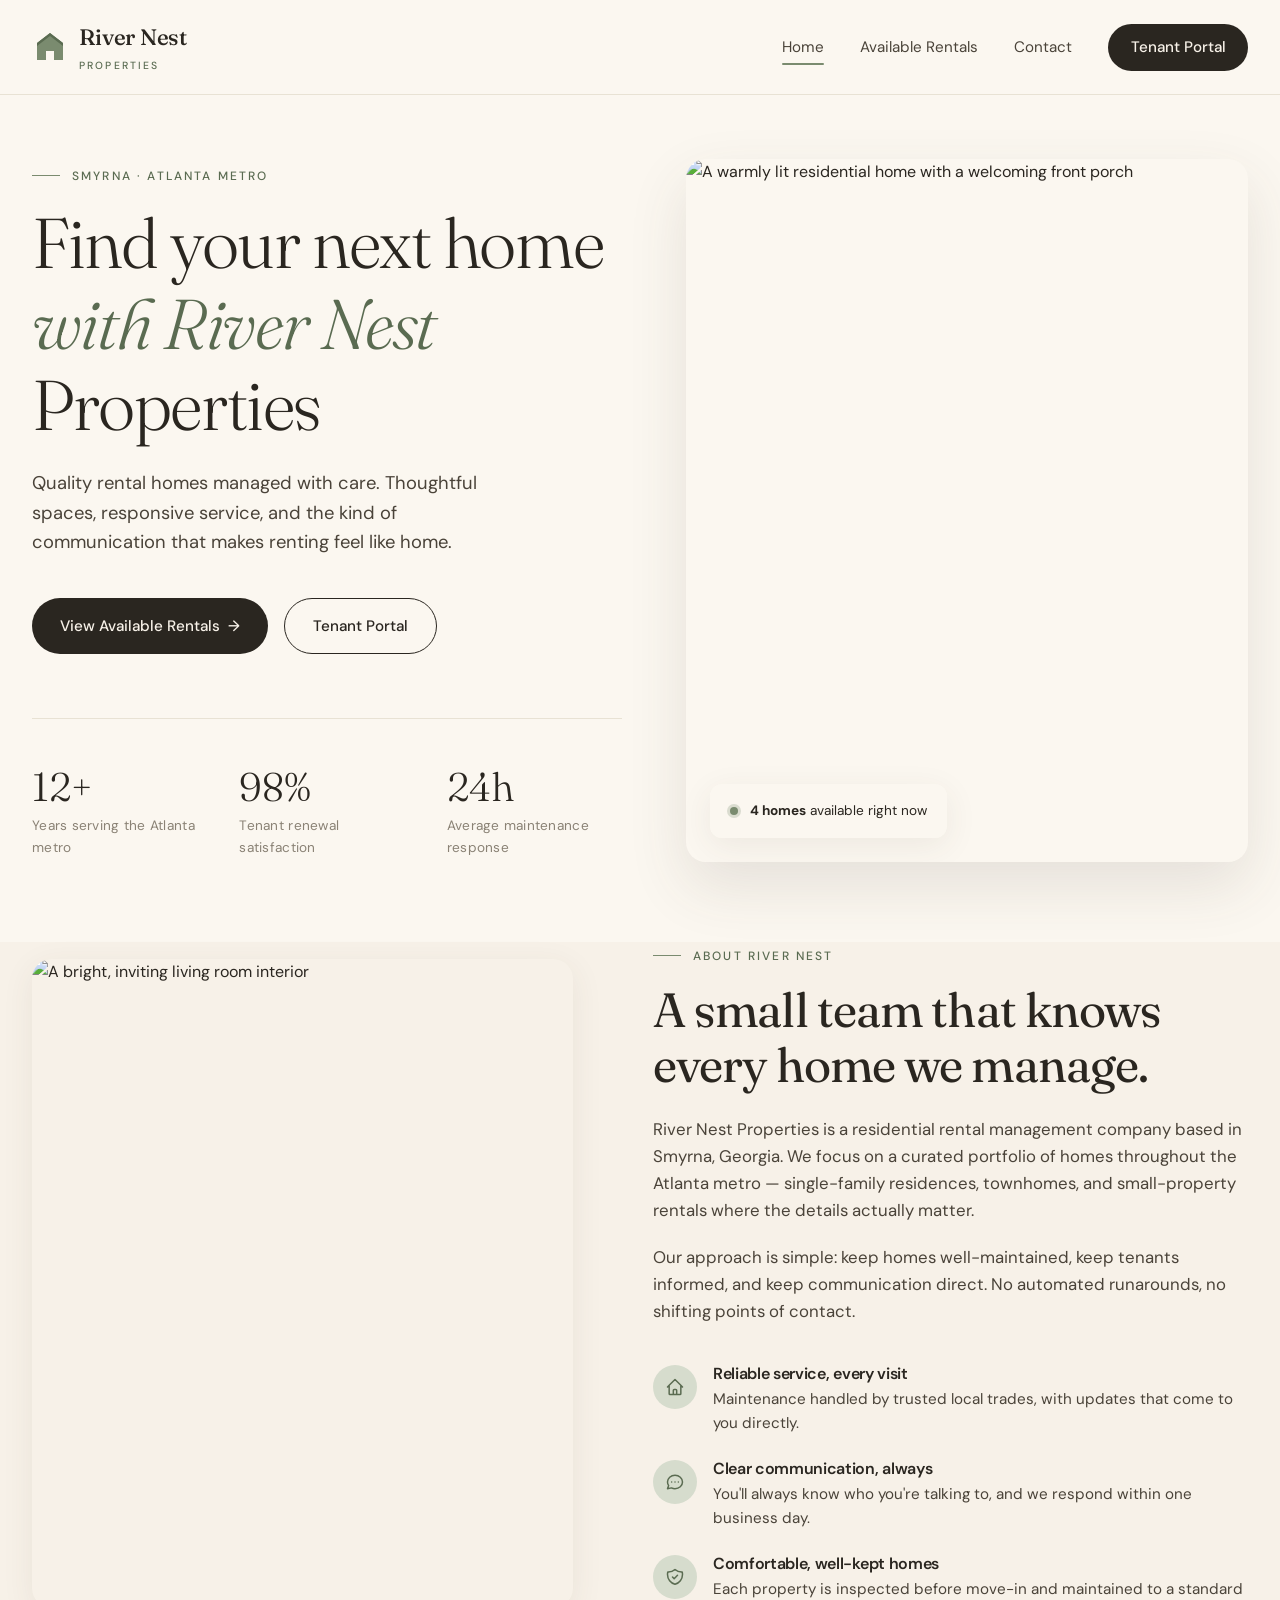
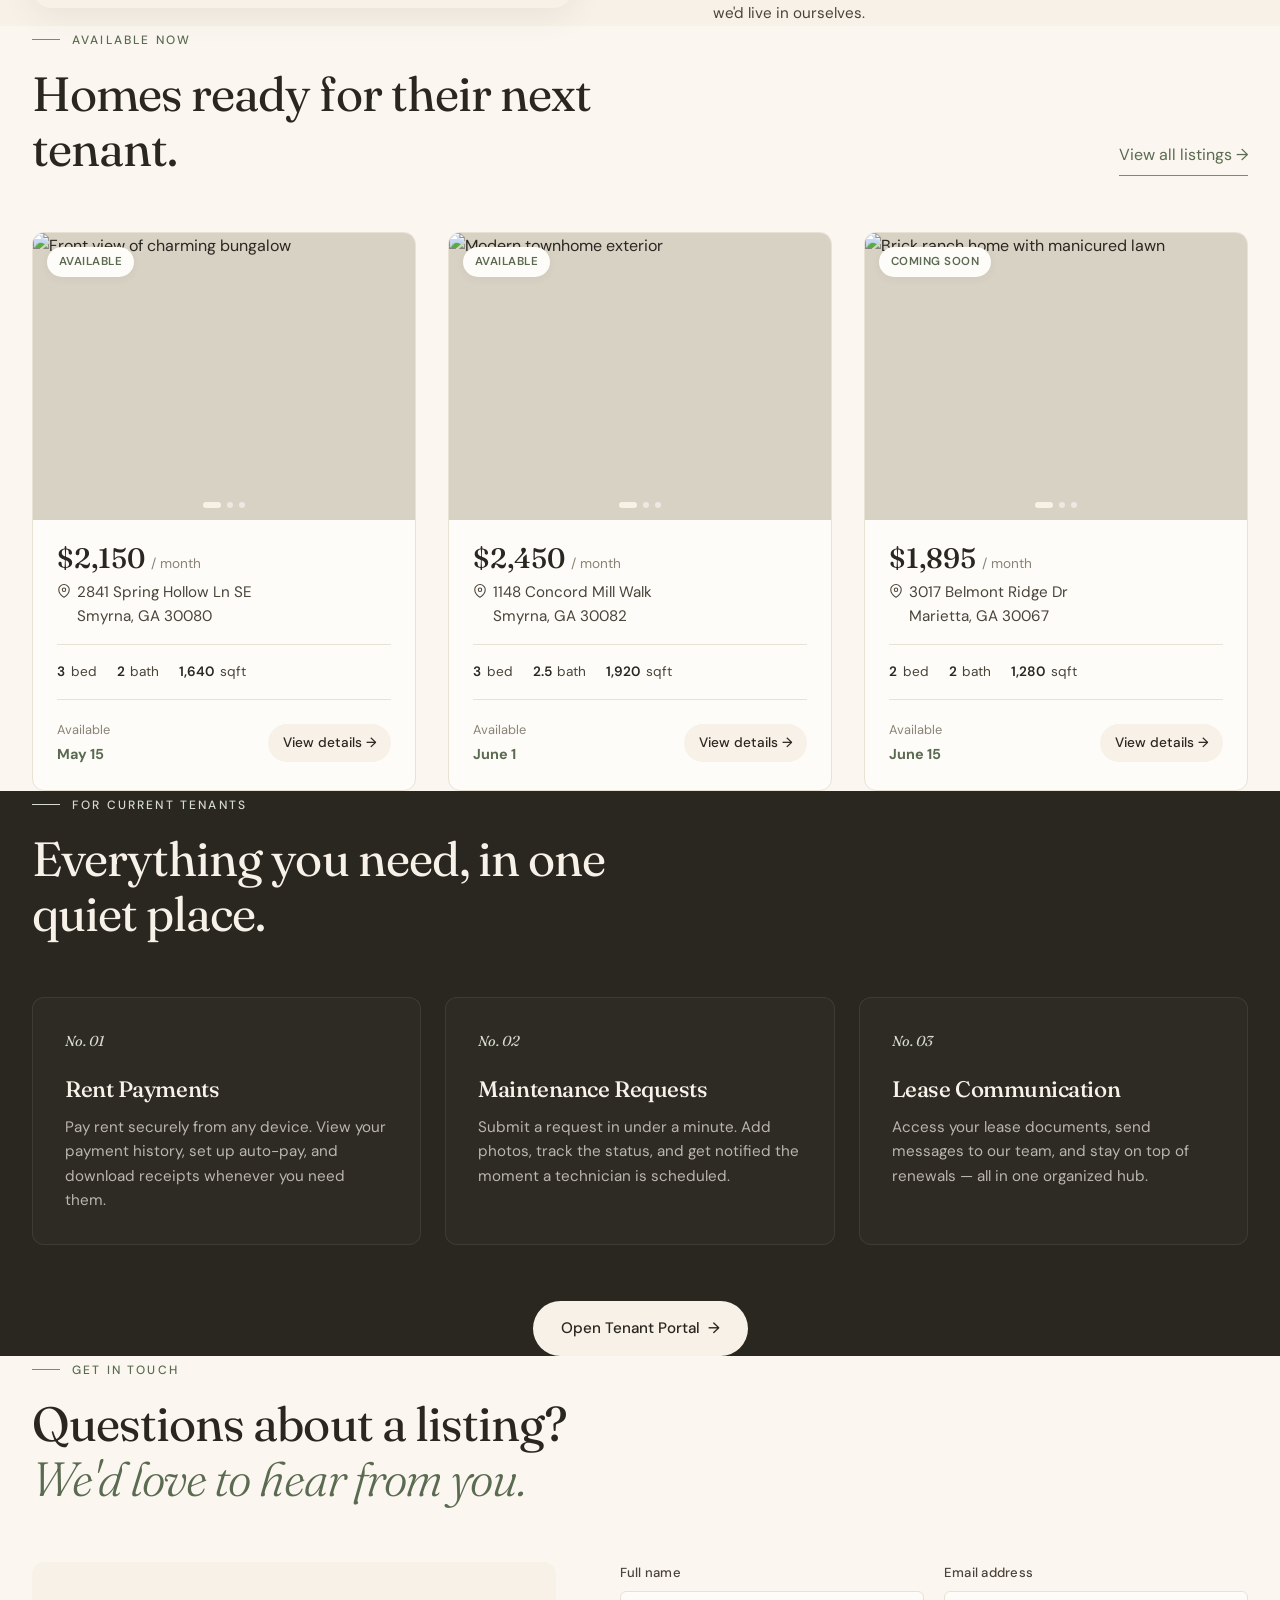
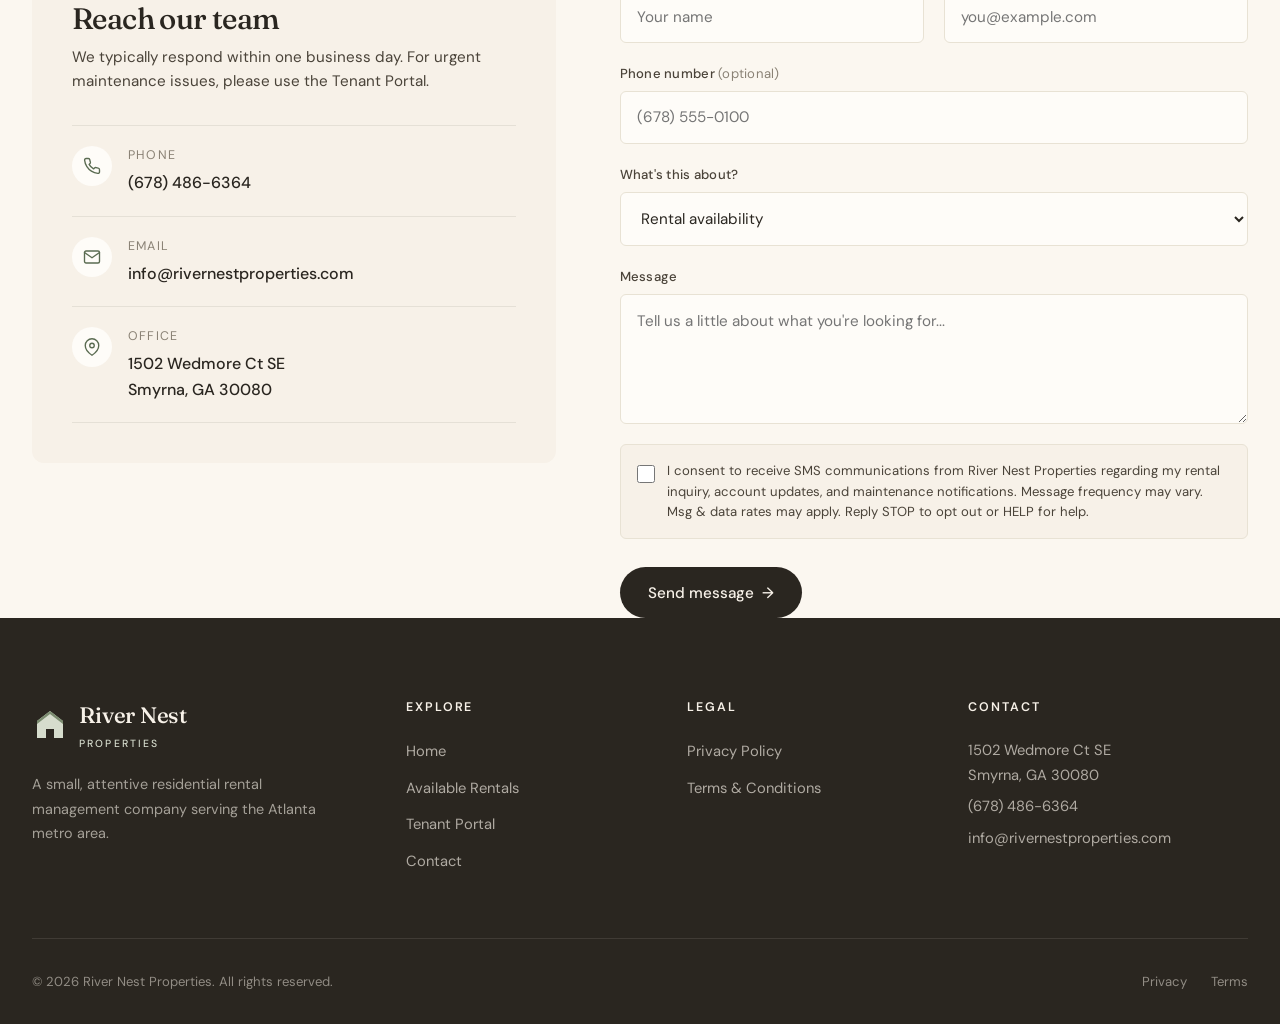
==== commit 4c1b3a67: "Update index.html" ====
--- a/index.html
+++ b/index.html
@@ -396,7 +396,7 @@
           </svg>
           <span class="logo-text">River Nest<small>Properties</small></span>
         </a>
-        <p>A small, attentive residential rental management company serving Smyrna and the Atlanta metro area.</p>
+        <p>A small, attentive residential rental management company serving the Atlanta metro area.</p>
       </div>
 
       <div class="footer-col">
--- a/styles.css
+++ b/styles.css
@@ -113,7 +113,7 @@
   padding: 0 2rem;
 }
 
-section { padding: 5rem 0; }
+section { padding: 0rem 0; }
 
 /* ============================================
    HEADER
@@ -1021,8 +1021,8 @@
   display: grid;
   grid-template-columns: 1fr 1fr;
   gap: 4rem;
-  align-items: center;
-  padding: 5rem 0;
+  align-items: top;
+  padding: 2rem 0;
 }
 
 .portal-card {
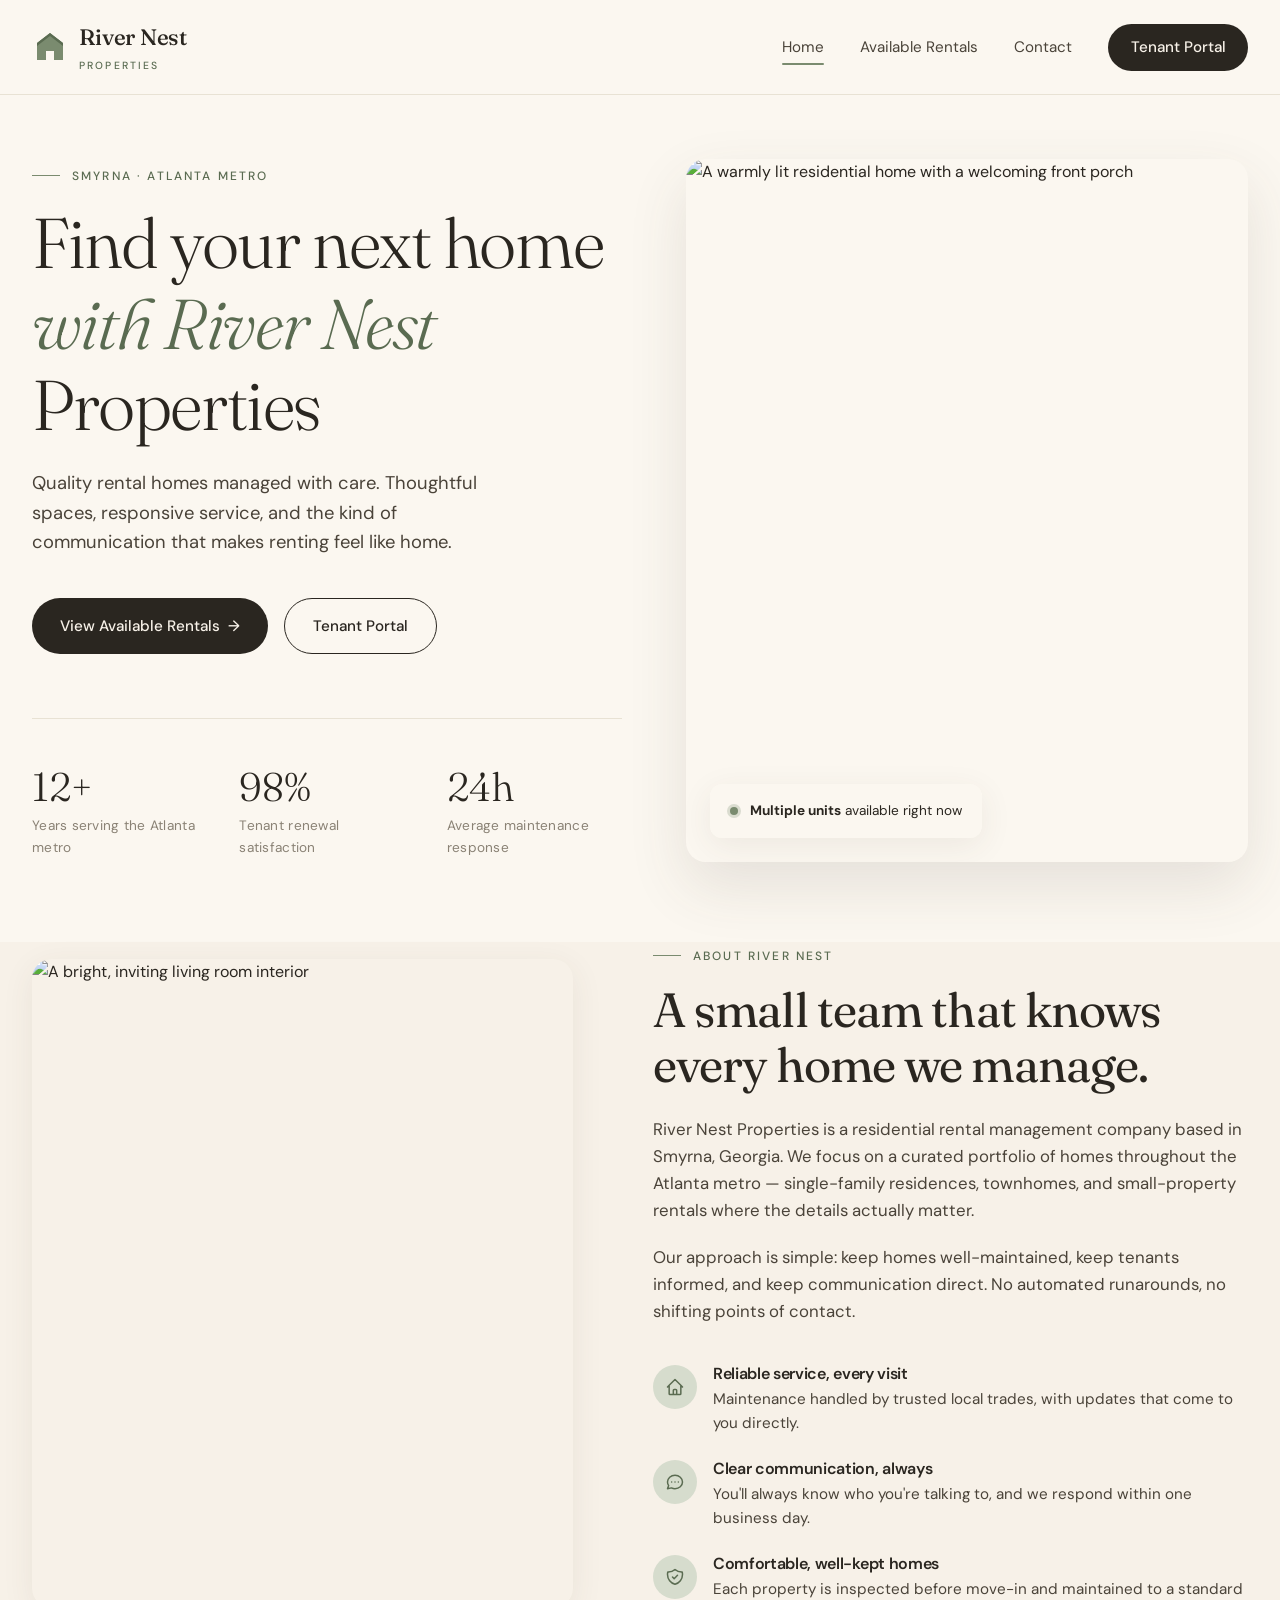
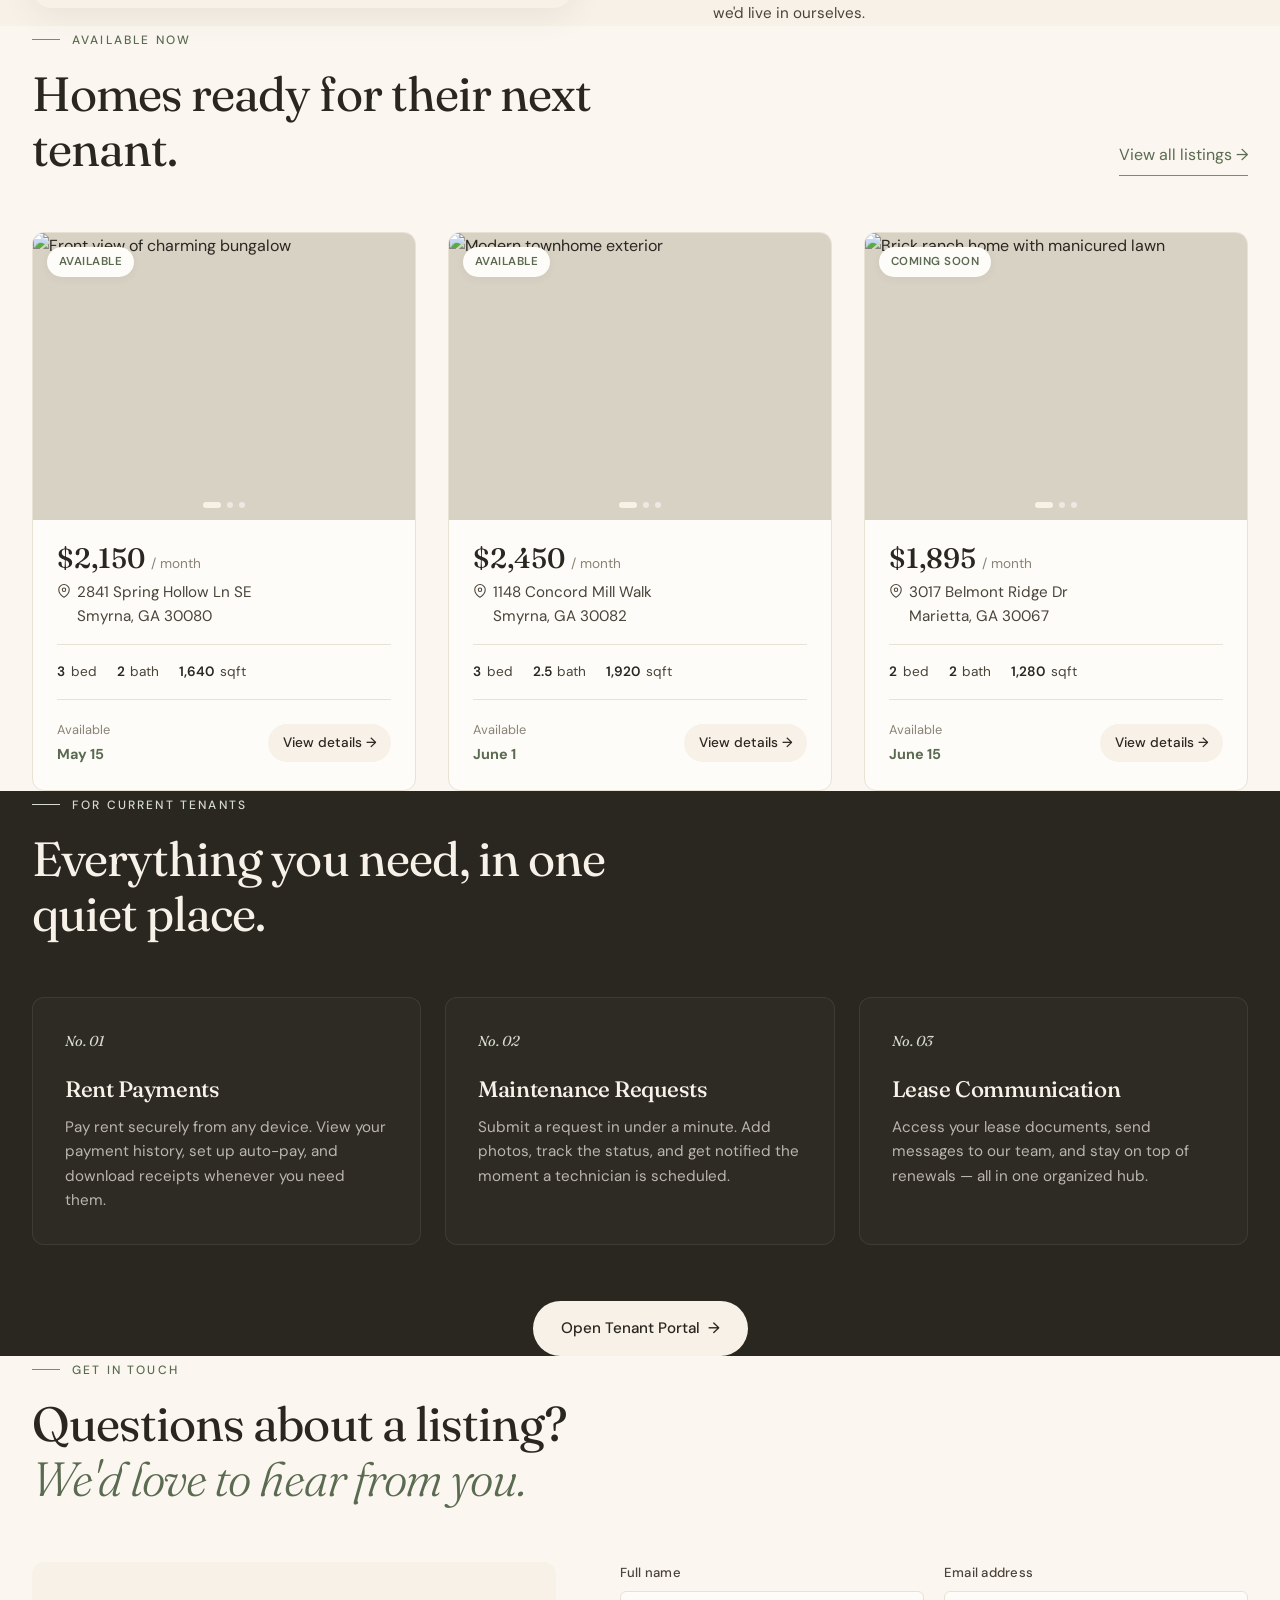
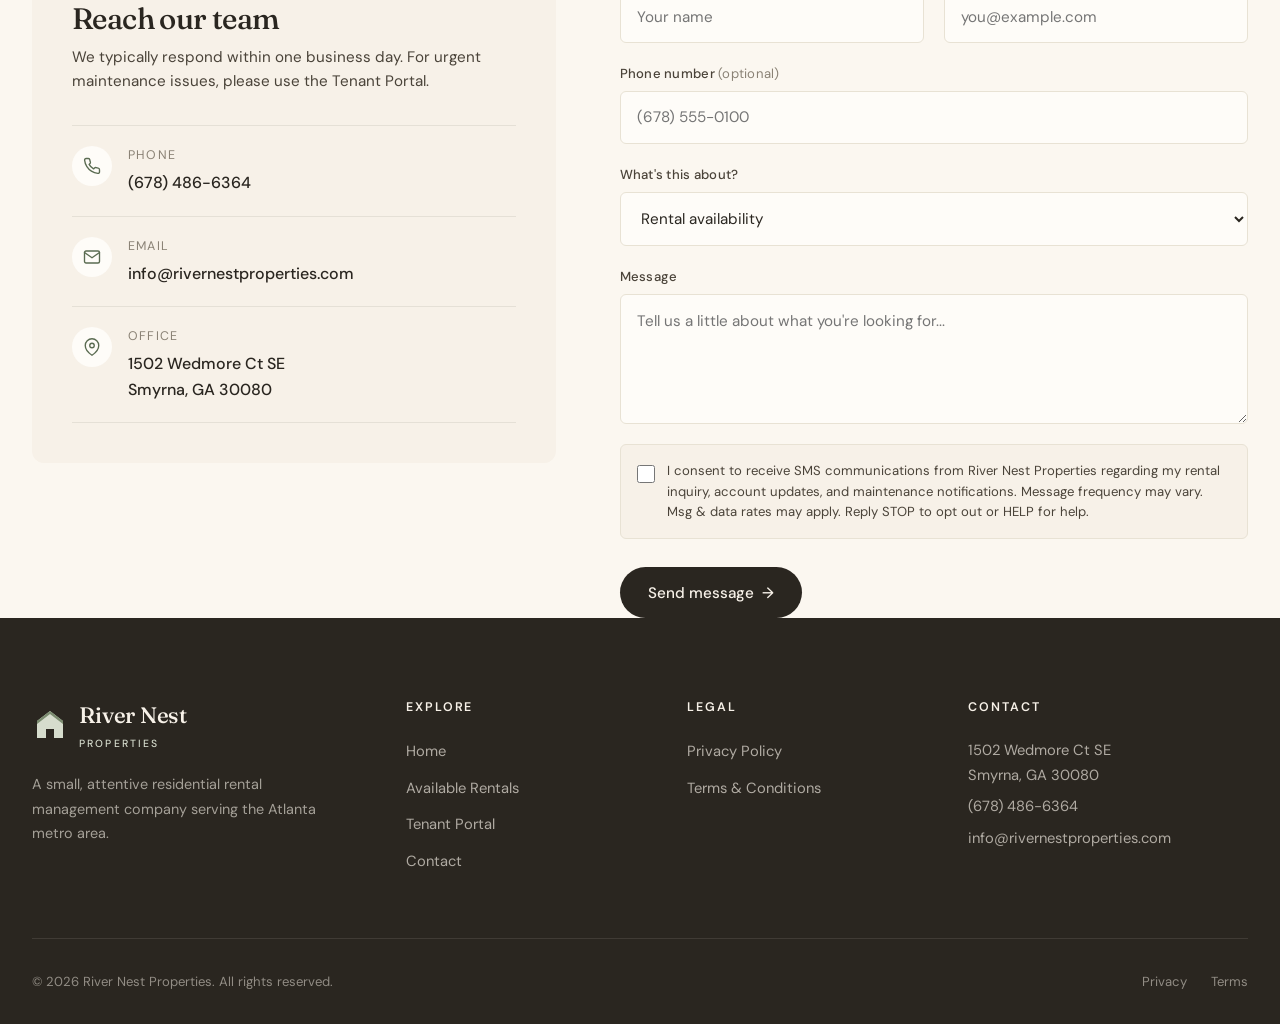
==== commit 7b46c312: "Update index.html" ====
--- a/index.html
+++ b/index.html
@@ -68,7 +68,7 @@
         <img src="https://images.unsplash.com/photo-1568605114967-8130f3a36994?auto=format&fit=crop&w=900&q=80" alt="A warmly lit residential home with a welcoming front porch" loading="eager">
         <div class="hero-badge">
           <span class="hero-badge-dot"></span>
-          <span><strong>4 homes</strong> available right now</span>
+          <span><strong>Multiple units</strong> available right now</span>
         </div>
       </div>
     </div>
